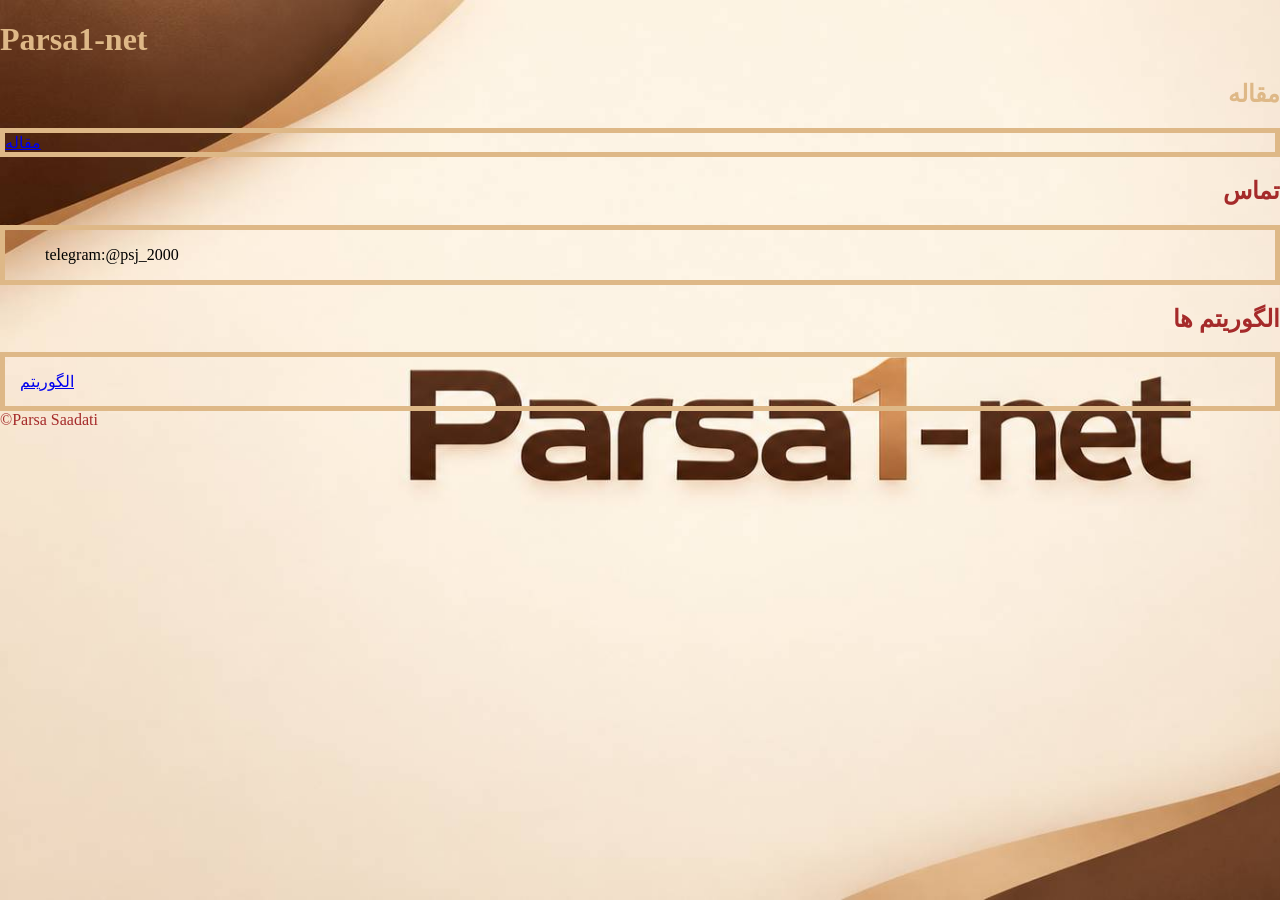
==== index.html @ 7d9e5774 "Rename Parsa1-net.html to index.html" ====
<!DOCTYPE html>
<html lang="en">
<head>
    <meta charset="UTF-8">
    <meta name="viewport" content="width=device-width, initial-scale=1.0">
    <title>Parsa1-net</title>
    <style>
        html, body{
            margin: 0;
            padding: 0;
            height: 100%;
        }
        body{
            background-image: url(parsa1-net.png);
            background-repeat: no-repeat;
            background-size: cover;
            background-attachment:fixed;
        }
    </style>
</head>
<body>
    <h1 style="color: burlywood;">Parsa1-net</h1>
    <h2 style="color: burlywood;" dir="rtl">مقاله</h2>
    <div style="border: 5px solid burlywood; padding: 15pxS;">
        <a href="https://www.academia.edu/attachments/125343254/download_file?s=profile">مقاله</a>
    </div>
    <h2 style="color: brown;" dir="rtl">تماس</h2>
    <div style="border: 5px solid burlywood; padding: 15pxS;">
        <ul>
            <p>telegram:@psj_2000</p>
        </ul>
    </div>
    <h2 style="color: brown;" dir="rtl">الگوریتم ها</h2>
    <div style="border: 5px solid burlywood; padding: 15px;">
        <a href="الگوریتم.html">الگوریتم</a>
    </div>



    <footer style="color: brown; font-size: 100%;">©Parsa Saadati</footer>
</body>
</html>
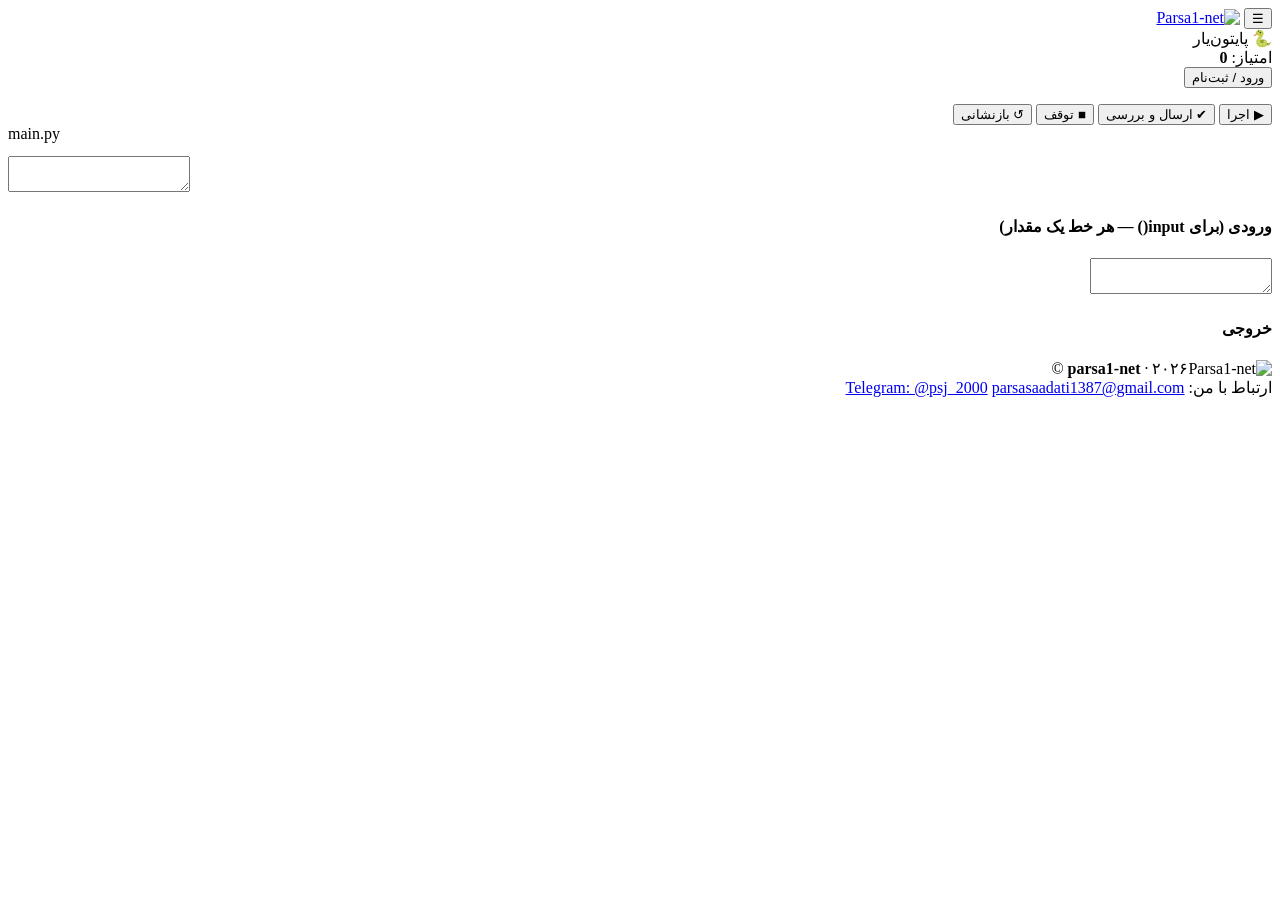
==== commit 6dcbc719: "Add files via upload" ====
--- a/index.html
+++ b/index.html
@@ -1,42 +1,66 @@
-<!DOCTYPE html>
-<html lang="en">
-<head>
-    <meta charset="UTF-8">
-    <meta name="viewport" content="width=device-width, initial-scale=1.0">
-    <title>Parsa1-net</title>
-    <style>
-        html, body{
-            margin: 0;
-            padding: 0;
-            height: 100%;
-        }
-        body{
-            background-image: url(parsa1-net.png);
-            background-repeat: no-repeat;
-            background-size: cover;
-            background-attachment:fixed;
-        }
-    </style>
-</head>
-<body>
-    <h1 style="color: burlywood;">Parsa1-net</h1>
-    <h2 style="color: burlywood;" dir="rtl">مقاله</h2>
-    <div style="border: 5px solid burlywood; padding: 15pxS;">
-        <a href="https://www.academia.edu/attachments/125343254/download_file?s=profile">مقاله</a>
-    </div>
-    <h2 style="color: brown;" dir="rtl">تماس</h2>
-    <div style="border: 5px solid burlywood; padding: 15pxS;">
-        <ul>
-            <p>telegram:@psj_2000</p>
-        </ul>
-    </div>
-    <h2 style="color: brown;" dir="rtl">الگوریتم ها</h2>
-    <div style="border: 5px solid burlywood; padding: 15px;">
-        <a href="الگوریتم.html">الگوریتم</a>
-    </div>
-
-
-
-    <footer style="color: brown; font-size: 100%;">©Parsa Saadati</footer>
-</body>
-</html>
+<!doctype html>
+<html lang="fa" dir="rtl">
+<head>
+<meta charset="utf-8">
+<meta name="viewport" content="width=device-width,initial-scale=1">
+<title>پایتون‌یار | تمرین و اجرای آنلاین پایتون</title>
+<meta name="description" content="۵۰ تمرین الگوریتمی پایتون با ادیتور رنگی شبیه VS Code و اجرای واقعی کد در مرورگر">
+<link rel="stylesheet" href="css/style.css">
+</head>
+<body>
+<header>
+  <button id="menuBtn" class="btn menu-btn" aria-label="فهرست تمرین‌ها">☰</button>
+  <a class="brand" href="#" aria-label="parsa1-net"><img src="images/logo.png" alt="Parsa1-net"></a>
+  <div class="logo">🐍 پایتون‌یار</div>
+  <div class="grow"></div>
+  <div class="stat">امتیاز: <b id="score">0</b></div>
+  <button id="userBtn" class="btn">ورود / ثبت‌نام</button>
+</header>
+
+<main>
+  <aside>
+    <div id="filters" class="tabs"></div>
+    <ul id="list"></ul>
+  </aside>
+
+  <section>
+    <div id="problem" class="card"></div>
+
+    <div class="bar">
+      <button id="run" class="btn go">▶ اجرا</button>
+      <button id="test" class="btn ok">✔ ارسال و بررسی</button>
+      <button id="stop" class="btn">■ توقف</button>
+      <button id="reset" class="btn">↺ بازنشانی</button>
+      <span id="status"></span>
+    </div>
+
+    <div class="editor" dir="ltr">
+      <div class="tab-title">main.py</div>
+      <div class="body">
+        <div id="gutter"></div>
+        <div class="wrap">
+          <pre id="hl" aria-hidden="true"></pre>
+          <textarea id="code" spellcheck="false" wrap="off" autocapitalize="off" autocomplete="off" aria-label="ویرایشگر کد پایتون"></textarea>
+        </div>
+      </div>
+    </div>
+
+    <div class="io">
+      <div><h4>ورودی (برای input() — هر خط یک مقدار)</h4><textarea id="stdin" dir="ltr" spellcheck="false"></textarea></div>
+      <div><h4>خروجی</h4><pre id="out" dir="auto"></pre></div>
+    </div>
+  </section>
+</main>
+
+<footer>
+  <div class="fbrand"><img src="images/logo.png" alt="Parsa1-net"><span dir="ltr">© <b>parsa1-net</b> · ۲۰۲۶</span></div>
+  <span>ارتباط با من:</span>
+  <a href="mailto:parsasaadati1387@gmail.com" dir="ltr">parsasaadati1387@gmail.com</a>
+  <a href="https://t.me/psj_2000" target="_blank" rel="noopener" dir="ltr">Telegram: @psj_2000</a>
+</footer>
+
+<div id="modal" hidden></div>
+<script src="js/exercises.js"></script>
+<script src="js/app.js"></script>
+</body>
+</html>
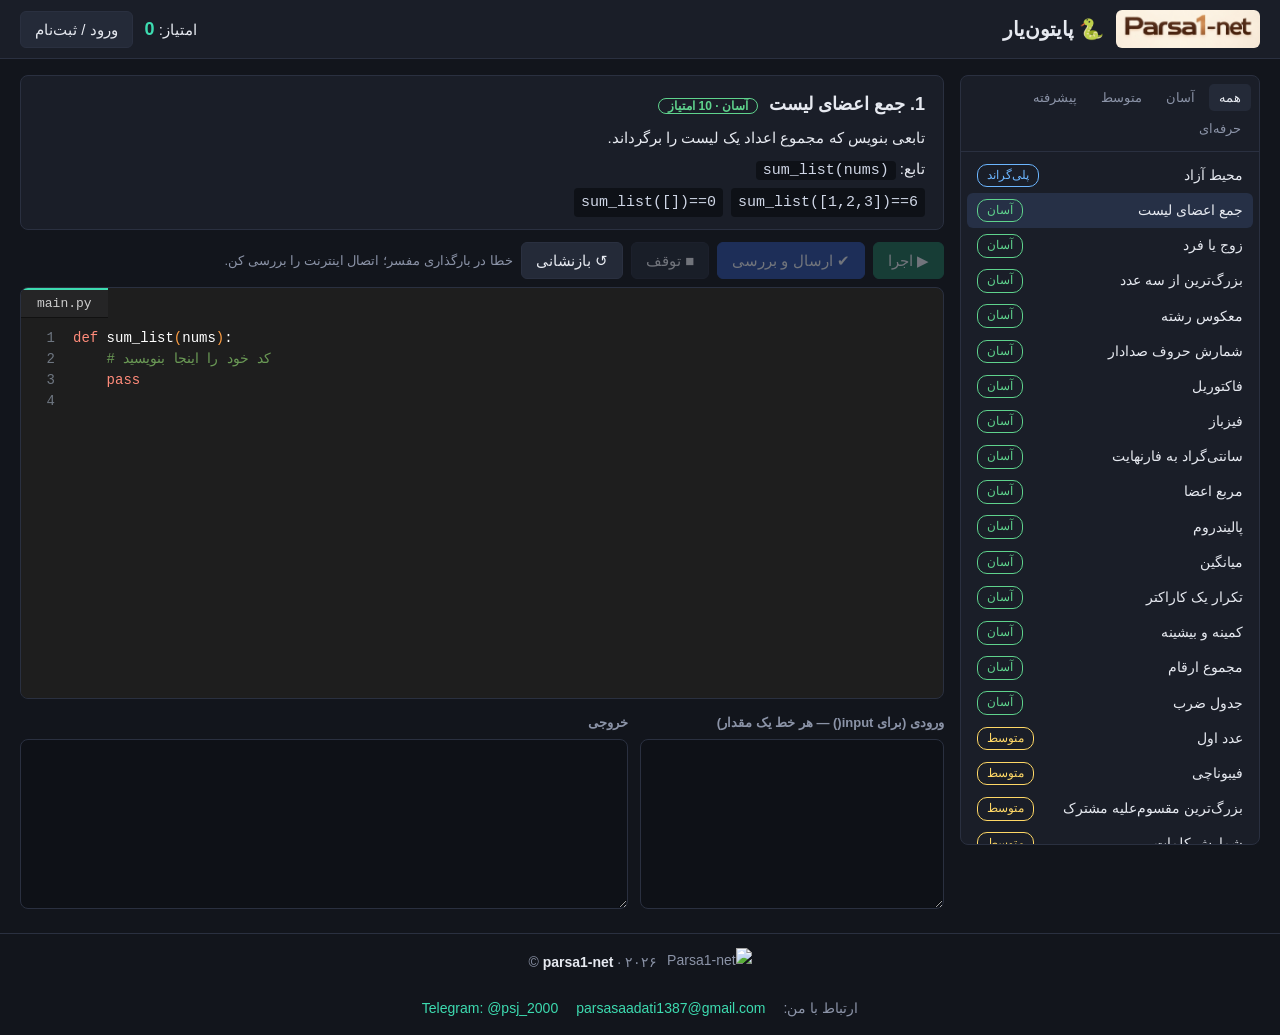
==== commit 959d2aba: "Update stylesheet and script paths in index.html" ====
--- a/index.html
+++ b/index.html
@@ -5,12 +5,12 @@
 <meta name="viewport" content="width=device-width,initial-scale=1">
 <title>پایتون‌یار | تمرین و اجرای آنلاین پایتون</title>
 <meta name="description" content="۵۰ تمرین الگوریتمی پایتون با ادیتور رنگی شبیه VS Code و اجرای واقعی کد در مرورگر">
-<link rel="stylesheet" href="css/style.css">
+<link rel="stylesheet" href="style.css">
 </head>
 <body>
 <header>
   <button id="menuBtn" class="btn menu-btn" aria-label="فهرست تمرین‌ها">☰</button>
-  <a class="brand" href="#" aria-label="parsa1-net"><img src="images/logo.png" alt="Parsa1-net"></a>
+  <a class="brand" href="#" aria-label="parsa1-net"><img src="logo.png" alt="Parsa1-net"></a>
   <div class="logo">🐍 پایتون‌یار</div>
   <div class="grow"></div>
   <div class="stat">امتیاز: <b id="score">0</b></div>
@@ -60,7 +60,7 @@
 </footer>
 
 <div id="modal" hidden></div>
-<script src="js/exercises.js"></script>
-<script src="js/app.js"></script>
+<script src="exercises.js"></script>
+<script src="app.js"></script>
 </body>
 </html>
--- a/style.css
+++ b/style.css
@@ -0,0 +1,73 @@
+@import url('https://fonts.googleapis.com/css2?family=Vazirmatn:wght@400;600;800&display=swap');
+:root{--bg:#12151c;--pan:#1a1e28;--line:#2a3040;--tx:#e6e9f0;--mut:#8b93a7;--acc:#3ddbb0;--bad:#ff6b6b;
+--easy:#5fd38d;--mid:#ffd866;--adv:#ff9f43;--pro:#ff6b9d}
+*{box-sizing:border-box}
+body{margin:0;background:var(--bg);color:var(--tx);font:15px/1.8 Vazirmatn,Tahoma,sans-serif;min-height:100vh;display:flex;flex-direction:column}
+header{display:flex;align-items:center;gap:12px;padding:10px 20px;background:var(--pan);border-bottom:1px solid var(--line);position:sticky;top:0;z-index:5}
+.logo{font-weight:800;font-size:20px}.grow{flex:1}.stat b{color:var(--acc);font-size:18px}
+.btn{font:inherit;color:var(--tx);background:#242a38;border:1px solid var(--line);border-radius:6px;padding:4px 14px;cursor:pointer}
+.btn:hover:not(:disabled){border-color:var(--acc)}.btn:disabled{opacity:.45;cursor:not-allowed}
+.btn:focus-visible,button:focus-visible,input:focus-visible,textarea:focus-visible{outline:2px solid var(--acc);outline-offset:1px}
+.btn.go{background:#1f6f58;border-color:#1f6f58}.btn.ok{background:#2d4fa3;border-color:#2d4fa3}
+.menu-btn{display:none}
+main{flex:1;display:grid;grid-template-columns:300px 1fr;gap:16px;padding:16px 20px;min-height:0}
+aside{background:var(--pan);border:1px solid var(--line);border-radius:8px;display:flex;flex-direction:column;max-height:calc(100vh - 130px);position:sticky;top:64px}
+.tabs{display:flex;gap:4px;padding:8px;border-bottom:1px solid var(--line);flex-wrap:wrap}
+.tabs button{font:inherit;font-size:13px;color:var(--mut);background:none;border:0;border-radius:5px;padding:2px 10px;cursor:pointer}
+.tabs button.on{background:#242a38;color:var(--tx)}
+#list{list-style:none;margin:0;padding:6px;overflow:auto}
+#list li{display:flex;justify-content:space-between;align-items:center;gap:6px;padding:5px 10px;border-radius:6px;cursor:pointer;font-size:14px}
+#list li:hover{background:#222836}#list li.sel{background:#263046}
+.lv{font-style:normal;font-size:12px;border-radius:10px;padding:0 9px;border:1px solid currentColor;white-space:nowrap;margin-inline-start:6px}
+.lv.easy{color:var(--easy)}.lv.mid{color:var(--mid)}.lv.adv{color:var(--adv)}.lv.pro{color:var(--pro)}.lv.free{color:#6cb6ff}.lv.done{color:var(--acc)}
+section{min-width:0}
+.card{background:var(--pan);border:1px solid var(--line);border-radius:8px;padding:12px 18px;margin-bottom:12px}
+.card h2{margin:0 0 4px;font-size:18px}.card p{margin:4px 0}
+code{direction:ltr;unicode-bidi:isolate;font-family:Consolas,'Courier New',monospace;background:#0e1117;padding:1px 7px;border-radius:4px;color:#cfd6e6}
+.ex{display:flex;gap:8px;flex-wrap:wrap}
+.bar{display:flex;gap:8px;align-items:center;flex-wrap:wrap;margin-bottom:8px}#status{color:var(--mut);font-size:13px}
+/* ادیتور شبیه VS Code */
+.editor{background:#1e1e1e;border:1px solid var(--line);border-radius:8px;overflow:hidden}
+.tab-title{background:#252526;color:#ccc;font:13px Consolas,monospace;padding:6px 16px;border-bottom:1px solid #111;width:max-content;border-top:2px solid var(--acc)}
+.body{display:flex;height:380px}
+#gutter,#hl,#code{font:14px/21px Consolas,'Courier New',monospace;padding:10px 0}
+#gutter{width:44px;text-align:right;padding-right:10px;color:#6e7681;overflow:hidden;user-select:none;background:#1e1e1e}
+.wrap{position:relative;flex:1}
+#hl,#code{position:absolute;inset:0;margin:0;padding-left:8px;padding-right:8px;white-space:pre;tab-size:4;border:0;overflow:auto}
+#hl{overflow:hidden;color:#fff;pointer-events:none}
+#code{background:transparent;color:transparent;caret-color:#fff;resize:none;outline:0}
+#code::selection{background:#264f78;color:transparent}
+/* رنگ کلیدواژه‌ها */
+#hl i{font-style:normal}
+#hl .k1{color:#f5a3c7}#hl .k2{color:#ffd866}#hl .k3{color:#ff8b7a}
+#hl .p{color:#5cb8ff}#hl .s{color:#7ee787}#hl .b{color:#ff9f43}#hl .d{color:#b57bff}
+#hl .n{color:#b5cea8}#hl .c{color:#6a9955}
+/* ورودی/خروجی */
+.io{display:grid;grid-template-columns:1fr 2fr;gap:12px;margin-top:12px}
+.io h4{margin:0 0 4px;font-size:13px;color:var(--mut);font-weight:600}
+#stdin,#out{width:100%;height:170px;margin:0;background:#0e1117;color:#e6e9f0;border:1px solid var(--line);border-radius:8px;padding:8px 12px;font:13.5px/1.7 Consolas,monospace;overflow:auto;white-space:pre-wrap;resize:vertical}
+#out .err{color:var(--bad)}#out .ok{color:var(--easy)}
+footer{display:flex;gap:18px;justify-content:center;flex-wrap:wrap;padding:14px;border-top:1px solid var(--line);color:var(--mut);font-size:14px}
+footer a{color:var(--acc);text-decoration:none}footer a:hover{text-decoration:underline}
+/* پنجره‌ها */
+#modal{position:fixed;inset:0;background:#000a;display:flex;align-items:center;justify-content:center;z-index:20;padding:12px}
+#modal[hidden]{display:none}
+.box{background:var(--pan);border:1px solid var(--line);border-radius:10px;padding:20px 24px;width:min(420px,100%);max-height:90vh;overflow:auto;position:relative}
+.box h3{margin:0 0 10px}.box input{display:block;width:100%;margin:8px 0;padding:8px 12px;background:#0e1117;color:var(--tx);border:1px solid var(--line);border-radius:6px;font:inherit}
+.x{position:absolute;top:8px;left:12px;background:none;border:0;color:var(--mut);font-size:24px;cursor:pointer}
+.err{color:var(--bad);margin:4px 0;min-height:1em}.sw{font-size:13px;color:var(--mut)}.sw a{color:var(--acc)}
+.big b{color:var(--acc);font-size:24px}.row{display:flex;gap:8px;margin-top:14px}
+.bar2{display:flex;align-items:center;gap:10px;font-size:13px}.bar2 span{width:60px}.bar2 div{flex:1;height:8px;background:#0e1117;border-radius:4px;overflow:hidden}
+.bar2 b{display:block;height:100%}.bar2 b.easy{background:var(--easy)}.bar2 b.mid{background:var(--mid)}.bar2 b.adv{background:var(--adv)}.bar2 b.pro{background:var(--pro)}
+.board{padding-inline-start:0;list-style:none;margin:4px 0}.board li{display:flex;justify-content:space-between;padding:2px 8px;border-radius:5px}.board li.me{background:#263046}
+.brand img{height:38px;display:block;border-radius:6px}
+.fbrand{display:flex;align-items:center;gap:10px;width:100%;justify-content:center}
+.fbrand img{height:30px;border-radius:5px}.fbrand b{color:var(--tx)}
+@media(max-width:860px){
+ main{grid-template-columns:1fr;padding:10px}
+ .menu-btn{display:block}
+ aside{display:none;position:fixed;inset:56px 0 0 0;max-height:none;z-index:6;border-radius:0}
+ body.menu aside{display:flex}
+ .io{grid-template-columns:1fr}.body{height:300px}
+}
+@media(prefers-reduced-motion:reduce){*{transition:none!important}}
